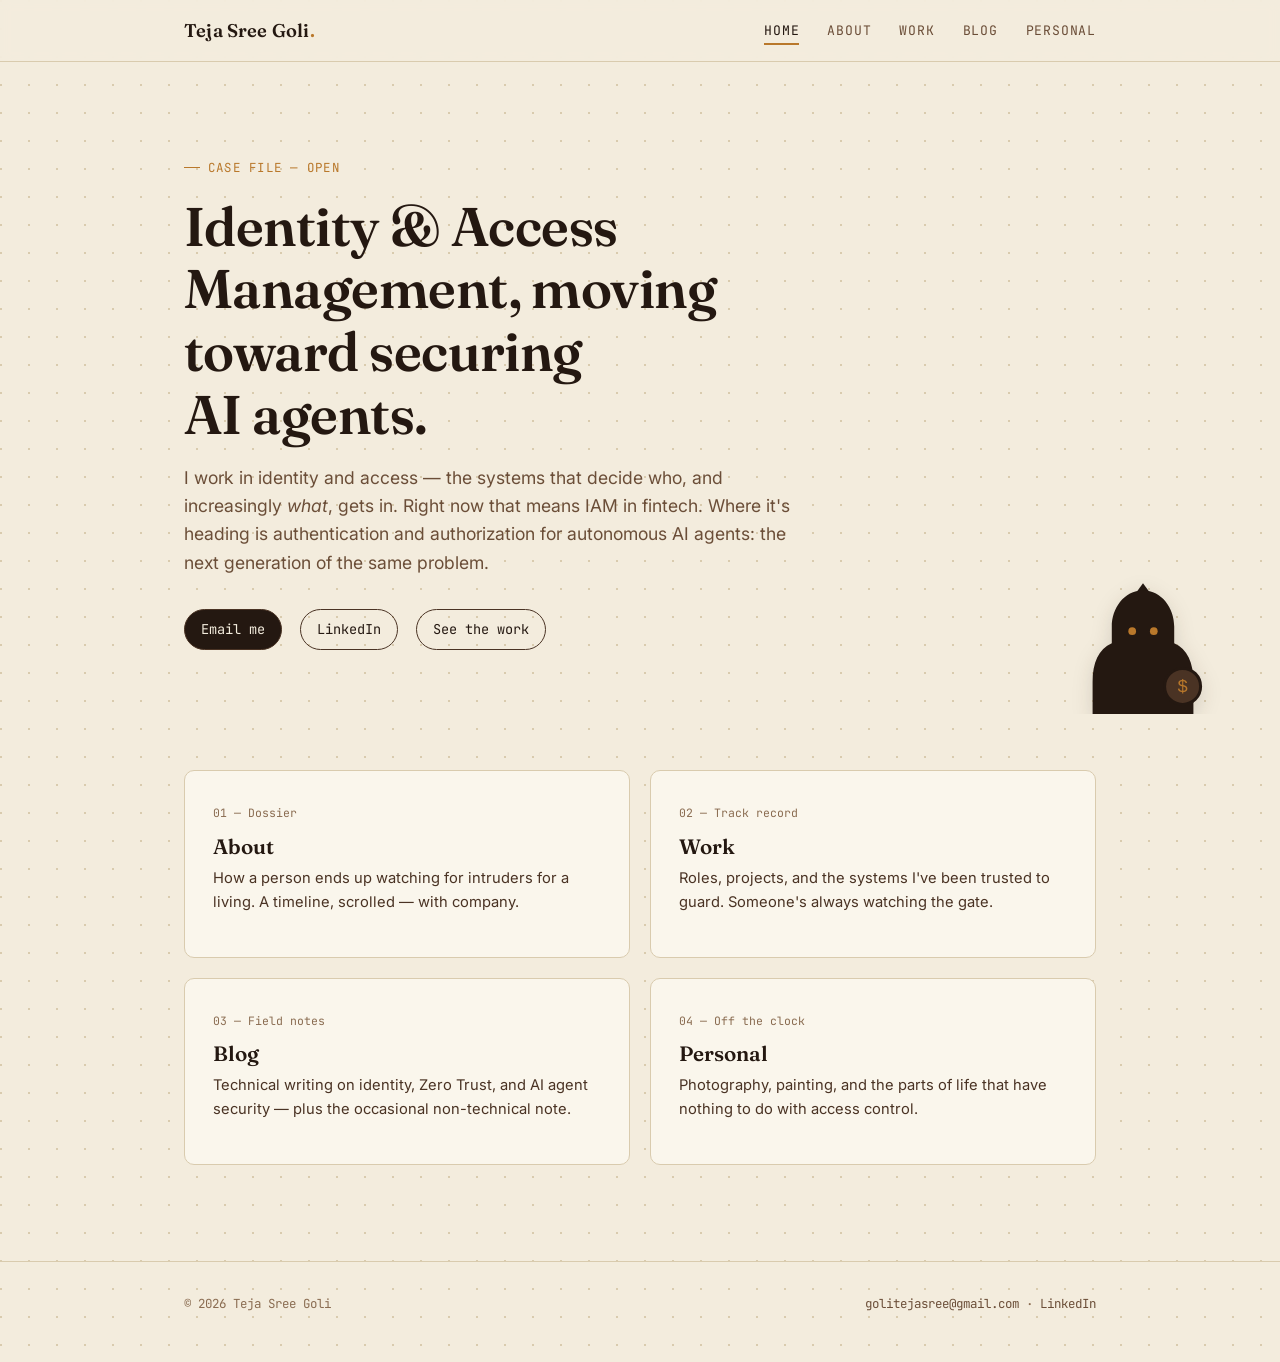
==== index.html @ a96c0b1e "Add files via upload" ====
<!DOCTYPE html>
<html lang="en">
<head>
<meta charset="UTF-8">
<meta name="viewport" content="width=device-width, initial-scale=1.0">
<title>Teja Sree Goli — Identity & Access</title>
<meta name="description" content="Teja Sree Goli — Identity & Access Management, moving toward securing AI agents and non-human identities.">
<link rel="stylesheet" href="style.css">
</head>
<body>

<nav class="site-nav">
  <div class="wrap">
    <a class="brand" href="index.html">Teja Sree Goli<span class="dot">.</span></a>
    <button class="nav-toggle" aria-label="Toggle menu" aria-expanded="false">Menu</button>
    <ul class="nav-links">
      <li><a href="index.html" aria-current="page">Home</a></li>
      <li><a href="about.html">About</a></li>
      <li><a href="work.html">Work</a></li>
      <li><a href="blog.html">Blog</a></li>
      <li><a href="hobbies.html">Personal</a></li>
    </ul>
  </div>
</nav>

<header class="hero">
  <div class="wrap">
    <div class="hero-inner">
      <span class="eyebrow">Case File — Open</span>
      <h1>Identity &amp; Access Management, moving toward securing AI&nbsp;agents.</h1>
      <p class="lede">I work in identity and access — the systems that decide who, and increasingly <em>what</em>, gets in. Right now that means IAM in fintech. Where it's heading is authentication and authorization for autonomous AI agents: the next generation of the same problem.</p>
      <div class="hero-links">
        <a class="pill-link primary" href="mailto:golitejasree@gmail.com">Email me</a>
        <a class="pill-link" href="https://www.linkedin.com/in/golitejasree" target="_blank" rel="noopener">LinkedIn</a>
        <a class="pill-link" href="work.html">See the work</a>
      </div>
    </div>
    <div class="thief-mount" aria-hidden="true"></div>
  </div>
</header>

<main class="wrap">
  <div class="card-grid">

    <a class="nav-card" href="about.html">
      <span class="file-tag">01 — Dossier</span>
      <h3>About</h3>
      <p>How a person ends up watching for intruders for a living. A timeline, scrolled — with company.</p>
      <div class="thief-mount" aria-hidden="true"></div>
    </a>

    <a class="nav-card" href="work.html">
      <span class="file-tag">02 — Track record</span>
      <h3>Work</h3>
      <p>Roles, projects, and the systems I've been trusted to guard. Someone's always watching the gate.</p>
      <div class="thief-mount" aria-hidden="true"></div>
    </a>

    <a class="nav-card" href="blog.html">
      <span class="file-tag">03 — Field notes</span>
      <h3>Blog</h3>
      <p>Technical writing on identity, Zero Trust, and AI agent security — plus the occasional non-technical note.</p>
      <div class="thief-mount" aria-hidden="true"></div>
    </a>

    <a class="nav-card" href="hobbies.html">
      <span class="file-tag">04 — Off the clock</span>
      <h3>Personal</h3>
      <p>Photography, painting, and the parts of life that have nothing to do with access control.</p>
      <div class="thief-mount" aria-hidden="true"></div>
    </a>

  </div>
</main>

<footer class="site-footer">
  <div class="wrap">
    <span>&copy; <span id="year"></span> Teja Sree Goli</span>
    <span><a href="mailto:golitejasree@gmail.com">golitejasree@gmail.com</a> · <a href="https://www.linkedin.com/in/golitejasree" target="_blank" rel="noopener">LinkedIn</a></span>
  </div>
</footer>

<script src="site.js"></script>
<script>document.getElementById('year').textContent = new Date().getFullYear();</script>
</body>
</html>
---- style.css ----
/* ============================================
   TEJA SREE GOLI — PORTFOLIO
   Theme: "The Watched Ledger" — identity & access
   security told through a heist motif. Cream
   dossier paper, dark coffee ink, amber alert.
   ============================================ */

@import url('https://fonts.googleapis.com/css2?family=Fraunces:opsz,wght@9..144,400;9..144,500;9..144,600;9..144,700&family=Inter:wght@400;500;600&family=JetBrains+Mono:wght@400;500&display=swap');

:root {
  --cream: #F3ECDD;
  --cream-soft: #ECE1C9;
  --paper: #FAF6EC;
  --ink: #241811;
  --coffee: #4A3324;
  --coffee-mid: #6B4E38;
  --coffee-faint: #8A6C51;
  --amber: #B9782B;
  --amber-soft: #DDA85B;
  --line: #D9CBAE;
  --shadow: rgba(36, 24, 17, 0.14);

  --font-display: 'Fraunces', Georgia, serif;
  --font-body: 'Inter', -apple-system, sans-serif;
  --font-mono: 'JetBrains Mono', 'Courier New', monospace;

  --max-w: 960px;
}

* { box-sizing: border-box; }

html { scroll-behavior: smooth; }

body {
  margin: 0;
  background: var(--cream);
  color: var(--ink);
  font-family: var(--font-body);
  font-size: 16px;
  line-height: 1.6;
  background-image:
    radial-gradient(circle at 1px 1px, var(--line) 1px, transparent 0);
  background-size: 28px 28px;
}

::selection { background: var(--amber-soft); color: var(--ink); }

a { color: inherit; }

img { max-width: 100%; display: block; }

.wrap {
  max-width: var(--max-w);
  margin: 0 auto;
  padding: 0 24px;
}

/* ---------- Focus states ---------- */
a:focus-visible, button:focus-visible {
  outline: 2px solid var(--amber);
  outline-offset: 3px;
  border-radius: 2px;
}

/* ---------- Nav ---------- */
.site-nav {
  position: sticky;
  top: 0;
  z-index: 50;
  background: rgba(243, 236, 221, 0.92);
  backdrop-filter: blur(6px);
  border-bottom: 1px solid var(--line);
}

.site-nav .wrap {
  display: flex;
  align-items: center;
  justify-content: space-between;
  padding-top: 16px;
  padding-bottom: 16px;
}

.brand {
  font-family: var(--font-display);
  font-weight: 600;
  font-size: 1.15rem;
  text-decoration: none;
  letter-spacing: 0.01em;
}

.brand .dot { color: var(--amber); }

.nav-links {
  display: flex;
  gap: 28px;
  list-style: none;
  margin: 0;
  padding: 0;
  font-family: var(--font-mono);
  font-size: 0.82rem;
  text-transform: uppercase;
  letter-spacing: 0.06em;
}

.nav-links a {
  text-decoration: none;
  color: var(--coffee-mid);
  padding-bottom: 4px;
  border-bottom: 2px solid transparent;
  transition: color 0.15s, border-color 0.15s;
}

.nav-links a:hover,
.nav-links a[aria-current="page"] {
  color: var(--ink);
  border-color: var(--amber);
}

.nav-toggle {
  display: none;
  background: none;
  border: 1px solid var(--line);
  border-radius: 6px;
  padding: 6px 10px;
  font-family: var(--font-mono);
  font-size: 0.8rem;
  cursor: pointer;
}

@media (max-width: 640px) {
  .nav-links {
    display: none;
    position: absolute;
    top: 100%;
    left: 0;
    right: 0;
    background: var(--paper);
    flex-direction: column;
    gap: 0;
    border-bottom: 1px solid var(--line);
  }
  .nav-links.open { display: flex; }
  .nav-links a { padding: 14px 24px; border-bottom: 1px solid var(--line); }
  .nav-toggle { display: block; }
}

/* ---------- Footer ---------- */
.site-footer {
  border-top: 1px solid var(--line);
  margin-top: 96px;
  padding: 32px 0 48px;
  font-family: var(--font-mono);
  font-size: 0.78rem;
  color: var(--coffee-faint);
}
.site-footer .wrap {
  display: flex;
  justify-content: space-between;
  flex-wrap: wrap;
  gap: 12px;
}
.site-footer a { color: var(--coffee-mid); text-decoration: none; }
.site-footer a:hover { color: var(--ink); text-decoration: underline; }

/* ---------- Eyebrow / labels ---------- */
.eyebrow {
  font-family: var(--font-mono);
  font-size: 0.78rem;
  text-transform: uppercase;
  letter-spacing: 0.1em;
  color: var(--amber);
  display: inline-flex;
  align-items: center;
  gap: 8px;
}
.eyebrow::before {
  content: '';
  width: 16px;
  height: 1px;
  background: var(--amber);
}

/* ---------- Headings ---------- */
h1, h2, h3 {
  font-family: var(--font-display);
  font-weight: 600;
  color: var(--ink);
  line-height: 1.15;
  margin: 0;
}

h1 { font-size: clamp(2.1rem, 5vw, 3.4rem); letter-spacing: -0.01em; }
h2 { font-size: clamp(1.5rem, 3vw, 2rem); }
p { color: var(--coffee); }
.lede { font-size: 1.1rem; color: var(--coffee-mid); max-width: 60ch; }

/* ---------- Hero ---------- */
.hero {
  position: relative;
  padding: 88px 0 64px;
  overflow: hidden;
}
.hero-inner { position: relative; z-index: 2; max-width: 640px; }
.hero h1 { margin-top: 18px; }
.hero .lede { margin-top: 18px; }
.hero-links { display: flex; gap: 18px; margin-top: 32px; flex-wrap: wrap; }
.pill-link {
  font-family: var(--font-mono);
  font-size: 0.85rem;
  text-decoration: none;
  border: 1px solid var(--coffee);
  padding: 9px 16px;
  border-radius: 999px;
  color: var(--ink);
  transition: background 0.15s, color 0.15s;
}
.pill-link:hover { background: var(--ink); color: var(--cream); }
.pill-link.primary { background: var(--ink); color: var(--cream); }
.pill-link.primary:hover { background: var(--amber); border-color: var(--amber); color: var(--ink); }

/* ---------- Thief motif ---------- */
.thief-svg { display: block; }
.thief-mount {
  position: absolute;
  width: 74px;
  pointer-events: none;
  transition: transform 0.4s ease;
  filter: drop-shadow(0 6px 10px var(--shadow));
}
.hero .thief-mount {
  right: 6%;
  bottom: -6px;
  width: 120px;
  z-index: 1;
}
@media (max-width: 640px) { .hero .thief-mount { width: 80px; opacity: 0.85; } }

.caption-thief {
  font-family: var(--font-mono);
  font-size: 0.72rem;
  color: var(--coffee-faint);
  margin-top: -6px;
}

/* ---------- Nav cards (home) ---------- */
.card-grid {
  display: grid;
  grid-template-columns: repeat(2, 1fr);
  gap: 20px;
  margin-top: 56px;
}
@media (max-width: 640px) { .card-grid { grid-template-columns: 1fr; } }

.nav-card {
  position: relative;
  display: block;
  text-decoration: none;
  background: var(--paper);
  border: 1px solid var(--line);
  border-radius: 10px;
  padding: 28px;
  overflow: hidden;
  transition: transform 0.2s ease, box-shadow 0.2s ease, border-color 0.2s;
}
.nav-card:hover {
  transform: translateY(-3px);
  box-shadow: 0 14px 28px var(--shadow);
  border-color: var(--amber-soft);
}
.nav-card .file-tag {
  font-family: var(--font-mono);
  font-size: 0.72rem;
  color: var(--coffee-faint);
}
.nav-card h3 { margin-top: 10px; font-size: 1.3rem; }
.nav-card p { margin-top: 8px; font-size: 0.92rem; }
.nav-card .thief-mount {
  width: 46px;
  right: 14px;
  top: 14px;
  opacity: 0;
  transform: translateY(-8px) rotate(-6deg);
}
.nav-card:hover .thief-mount { opacity: 1; transform: translateY(0) rotate(0deg); }

/* ---------- Section ---------- */
.section { padding: 72px 0; }
.section-head { max-width: 640px; margin-bottom: 44px; }
.section-head h2 { margin-top: 14px; }

/* ---------- Timeline (About) ---------- */
.timeline {
  position: relative;
  margin-top: 48px;
  padding-left: 40px;
  border-left: 2px solid var(--line);
}
.timeline-item {
  position: relative;
  padding-bottom: 52px;
}
.timeline-item:last-child { padding-bottom: 0; }
.timeline-item::before {
  content: '';
  position: absolute;
  left: -46px;
  top: 4px;
  width: 12px;
  height: 12px;
  border-radius: 50%;
  background: var(--cream);
  border: 2px solid var(--amber);
}
.timeline-item .eyebrow { margin-bottom: 6px; }
.timeline-item h3 { font-size: 1.15rem; }
.timeline-item p { margin-top: 8px; max-width: 55ch; }
#thief-timeline {
  position: absolute;
  left: -55px;
  top: 0;
  width: 56px;
  transition: top 0.05s linear;
  z-index: 3;
}

/* ---------- Work cards ---------- */
.work-card {
  position: relative;
  border: 1px solid var(--line);
  background: var(--paper);
  border-radius: 10px;
  padding: 28px 28px 28px 32px;
  margin-bottom: 22px;
  overflow: hidden;
}
.work-card .role-row {
  display: flex;
  justify-content: space-between;
  align-items: baseline;
  flex-wrap: wrap;
  gap: 8px;
}
.work-card h3 { font-size: 1.2rem; }
.work-card .dates {
  font-family: var(--font-mono);
  font-size: 0.78rem;
  color: var(--coffee-faint);
  white-space: nowrap;
}
.work-card .org {
  font-family: var(--font-mono);
  font-size: 0.85rem;
  color: var(--amber);
  margin-top: 2px;
}
.work-card ul { margin: 14px 0 0; padding-left: 18px; }
.work-card li { margin-bottom: 6px; color: var(--coffee); }
.work-card .thief-mount {
  width: 52px;
  right: -6px;
  top: -10px;
  opacity: 0;
  transform: translateY(-12px) rotate(8deg);
}
.work-card:hover .thief-mount { opacity: 1; transform: translateY(0) rotate(0deg); }
.work-card .caught {
  position: absolute;
  right: 66px;
  top: 8px;
  font-family: var(--font-mono);
  font-size: 0.68rem;
  color: var(--amber);
  opacity: 0;
  transition: opacity 0.2s 0.15s;
}
.work-card:hover .caught { opacity: 1; }

/* ---------- Blog ---------- */
.filter-row { display: flex; gap: 10px; margin-bottom: 32px; flex-wrap: wrap; }
.filter-btn {
  font-family: var(--font-mono);
  font-size: 0.78rem;
  text-transform: uppercase;
  letter-spacing: 0.04em;
  background: var(--paper);
  border: 1px solid var(--line);
  border-radius: 999px;
  padding: 7px 14px;
  cursor: pointer;
  color: var(--coffee-mid);
  transition: all 0.15s;
}
.filter-btn:hover { border-color: var(--amber); color: var(--ink); }
.filter-btn.active { background: var(--ink); color: var(--cream); border-color: var(--ink); }

.post-list { display: flex; flex-direction: column; gap: 0; }
.post-item {
  display: flex;
  justify-content: space-between;
  gap: 24px;
  padding: 22px 0;
  border-bottom: 1px solid var(--line);
  text-decoration: none;
  color: inherit;
  flex-wrap: wrap;
}
.post-item:hover h3 { color: var(--amber); }
.post-item h3 { font-size: 1.05rem; transition: color 0.15s; }
.post-item .tag {
  font-family: var(--font-mono);
  font-size: 0.7rem;
  text-transform: uppercase;
  padding: 3px 9px;
  border-radius: 999px;
  border: 1px solid var(--line);
  color: var(--coffee-faint);
  white-space: nowrap;
  height: fit-content;
}
.post-item .meta { font-family: var(--font-mono); font-size: 0.75rem; color: var(--coffee-faint); margin-top: 4px; }
.post-item.hidden { display: none; }

.coming-soon {
  border: 1px dashed var(--line);
  border-radius: 10px;
  padding: 40px;
  text-align: center;
  color: var(--coffee-faint);
  font-family: var(--font-mono);
  font-size: 0.85rem;
}

/* ---------- Hobbies gallery ---------- */
.hobby-block { margin-bottom: 64px; }
.gallery-grid {
  display: grid;
  grid-template-columns: repeat(3, 1fr);
  gap: 14px;
  margin-top: 24px;
}
@media (max-width: 640px) { .gallery-grid { grid-template-columns: repeat(2, 1fr); } }
.gallery-grid figure {
  margin: 0;
  border-radius: 8px;
  overflow: hidden;
  background: var(--paper);
  border: 1px solid var(--line);
}
.gallery-grid img { aspect-ratio: 4/3; object-fit: cover; }
.gallery-grid figcaption {
  font-family: var(--font-mono);
  font-size: 0.7rem;
  color: var(--coffee-faint);
  padding: 8px 10px;
}

/* ---------- Reduced motion ---------- */
@media (prefers-reduced-motion: reduce) {
  html { scroll-behavior: auto; }
  * { transition: none !important; animation: none !important; }
}
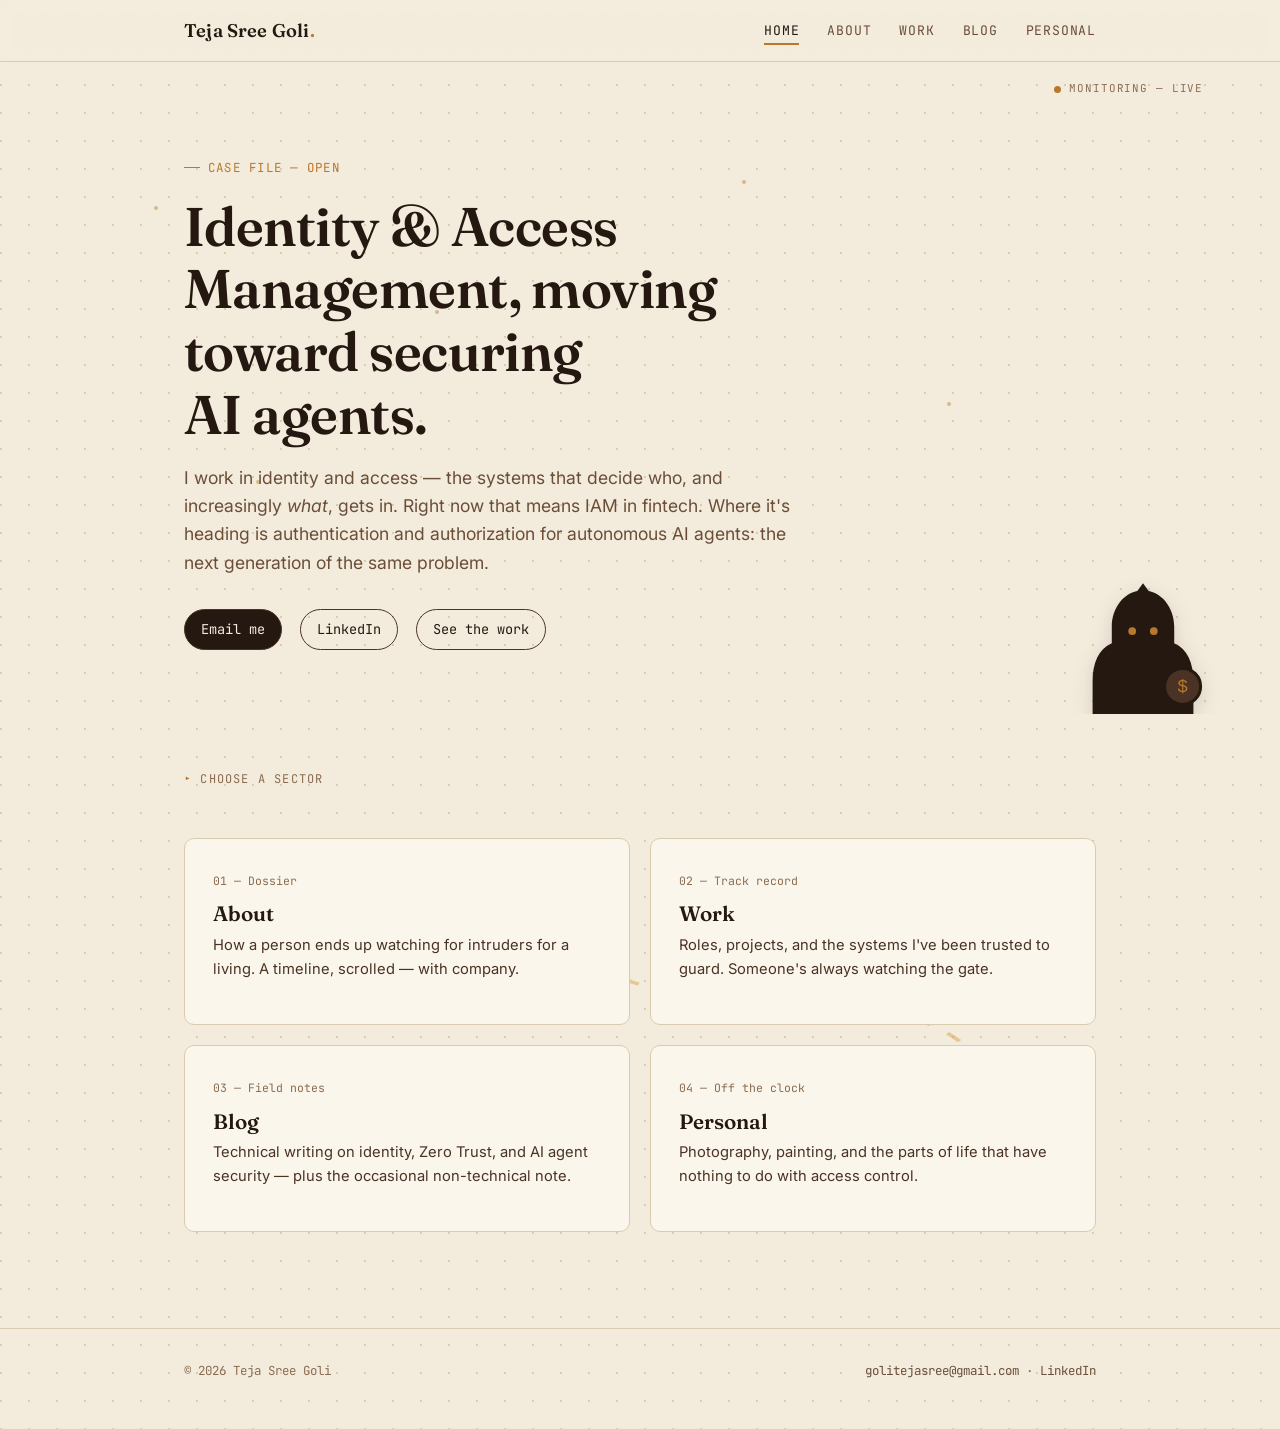
==== commit b0808964: "Add files via upload" ====
--- a/index.html
+++ b/index.html
@@ -24,6 +24,16 @@
 </nav>
 
 <header class="hero">
+  <div class="quest-bg" aria-hidden="true">
+    <div class="quest-grid"></div>
+    <div class="quest-scan"></div>
+    <div class="quest-particle" style="top:22%; left:12%; animation-delay:0s;"></div>
+    <div class="quest-particle" style="top:38%; left:34%; animation-delay:1.5s;"></div>
+    <div class="quest-particle" style="top:18%; left:58%; animation-delay:3s;"></div>
+    <div class="quest-particle" style="top:52%; left:74%; animation-delay:0.8s;"></div>
+    <div class="quest-particle" style="top:64%; left:20%; animation-delay:4s;"></div>
+  </div>
+  <div class="hud-status" aria-hidden="true"><span class="pulse-dot"></span> Monitoring — Live</div>
   <div class="wrap">
     <div class="hero-inner">
       <span class="eyebrow">Case File — Open</span>
@@ -40,7 +50,12 @@
 </header>
 
 <main class="wrap">
-  <div class="card-grid">
+  <p class="section-kicker">Choose a sector</p>
+  <div class="quest-map">
+    <svg class="quest-path-svg" viewBox="0 0 400 260" preserveAspectRatio="none" aria-hidden="true">
+      <path d="M 40 20 C 160 20, 140 110, 260 110 S 360 200, 320 240" />
+    </svg>
+    <div class="card-grid">
 
     <a class="nav-card" href="about.html">
       <span class="file-tag">01 — Dossier</span>
@@ -70,6 +85,7 @@
       <div class="thief-mount" aria-hidden="true"></div>
     </a>
 
+    </div>
   </div>
 </main>
 
--- a/style.css
+++ b/style.css
@@ -454,6 +454,112 @@
   padding: 8px 10px;
 }
 
+/* ---------- Home: cyber-quest background (home page only) ---------- */
+.quest-bg {
+  position: absolute;
+  inset: 0;
+  overflow: hidden;
+  z-index: 0;
+  pointer-events: none;
+}
+
+.quest-grid {
+  position: absolute;
+  inset: -10% -20% -60% -20%;
+  background-image:
+    linear-gradient(var(--coffee-faint) 1px, transparent 1px),
+    linear-gradient(90deg, var(--coffee-faint) 1px, transparent 1px);
+  background-size: 46px 46px;
+  opacity: 0.22;
+  transform: perspective(560px) rotateX(60deg) scale(1.5);
+  transform-origin: bottom center;
+  -webkit-mask-image: linear-gradient(to top, black 0%, transparent 68%);
+          mask-image: linear-gradient(to top, black 0%, transparent 68%);
+  animation: grid-drift 16s linear infinite;
+}
+@keyframes grid-drift { from { background-position: 0 0; } to { background-position: 0 46px; } }
+
+.quest-scan {
+  position: absolute;
+  left: 0; right: 0;
+  height: 140px;
+  top: -20%;
+  background: linear-gradient(to bottom, transparent, rgba(185, 120, 43, 0.10), transparent);
+  animation: scan-sweep 8s ease-in-out infinite;
+}
+@keyframes scan-sweep { 0% { top: -15%; } 100% { top: 105%; } }
+
+.quest-particle {
+  position: absolute;
+  width: 4px; height: 4px;
+  border-radius: 50%;
+  background: var(--amber);
+  opacity: 0.45;
+  animation: float-particle 9s ease-in-out infinite;
+}
+@keyframes float-particle {
+  0%, 100% { transform: translateY(0) translateX(0); opacity: 0.2; }
+  50% { transform: translateY(-24px) translateX(10px); opacity: 0.65; }
+}
+
+.hud-status {
+  position: absolute;
+  top: 18px;
+  right: 6%;
+  z-index: 2;
+  display: flex;
+  align-items: center;
+  gap: 8px;
+  font-family: var(--font-mono);
+  font-size: 0.68rem;
+  letter-spacing: 0.08em;
+  text-transform: uppercase;
+  color: var(--coffee-faint);
+}
+.hud-status .pulse-dot {
+  width: 7px; height: 7px;
+  border-radius: 50%;
+  background: var(--amber);
+  animation: pulse-dot 1.8s ease-in-out infinite;
+}
+@keyframes pulse-dot {
+  0%, 100% { box-shadow: 0 0 0 0 rgba(185,120,43,0.45); }
+  50% { box-shadow: 0 0 0 6px rgba(185,120,43,0); }
+}
+@media (max-width: 640px) { .hud-status { display: none; } }
+
+/* Quest path threading behind the section cards */
+.quest-map { position: relative; }
+.quest-path-svg {
+  position: absolute;
+  inset: -20px -12px auto -12px;
+  width: calc(100% + 24px);
+  height: calc(100% + 40px);
+  z-index: 0;
+}
+.quest-path-svg path {
+  fill: none;
+  stroke: var(--amber-soft);
+  stroke-width: 2;
+  stroke-dasharray: 7 9;
+  opacity: 0.55;
+  animation: dash-travel 3.5s linear infinite;
+}
+@keyframes dash-travel { to { stroke-dashoffset: -160; } }
+
+.section-kicker {
+  font-family: var(--font-mono);
+  font-size: 0.75rem;
+  text-transform: uppercase;
+  letter-spacing: 0.1em;
+  color: var(--coffee-faint);
+  margin-top: 56px;
+  margin-bottom: -8px;
+  position: relative;
+  z-index: 1;
+}
+.section-kicker::before { content: '▸ '; color: var(--amber); }
+
 /* ---------- Reduced motion ---------- */
 @media (prefers-reduced-motion: reduce) {
   html { scroll-behavior: auto; }
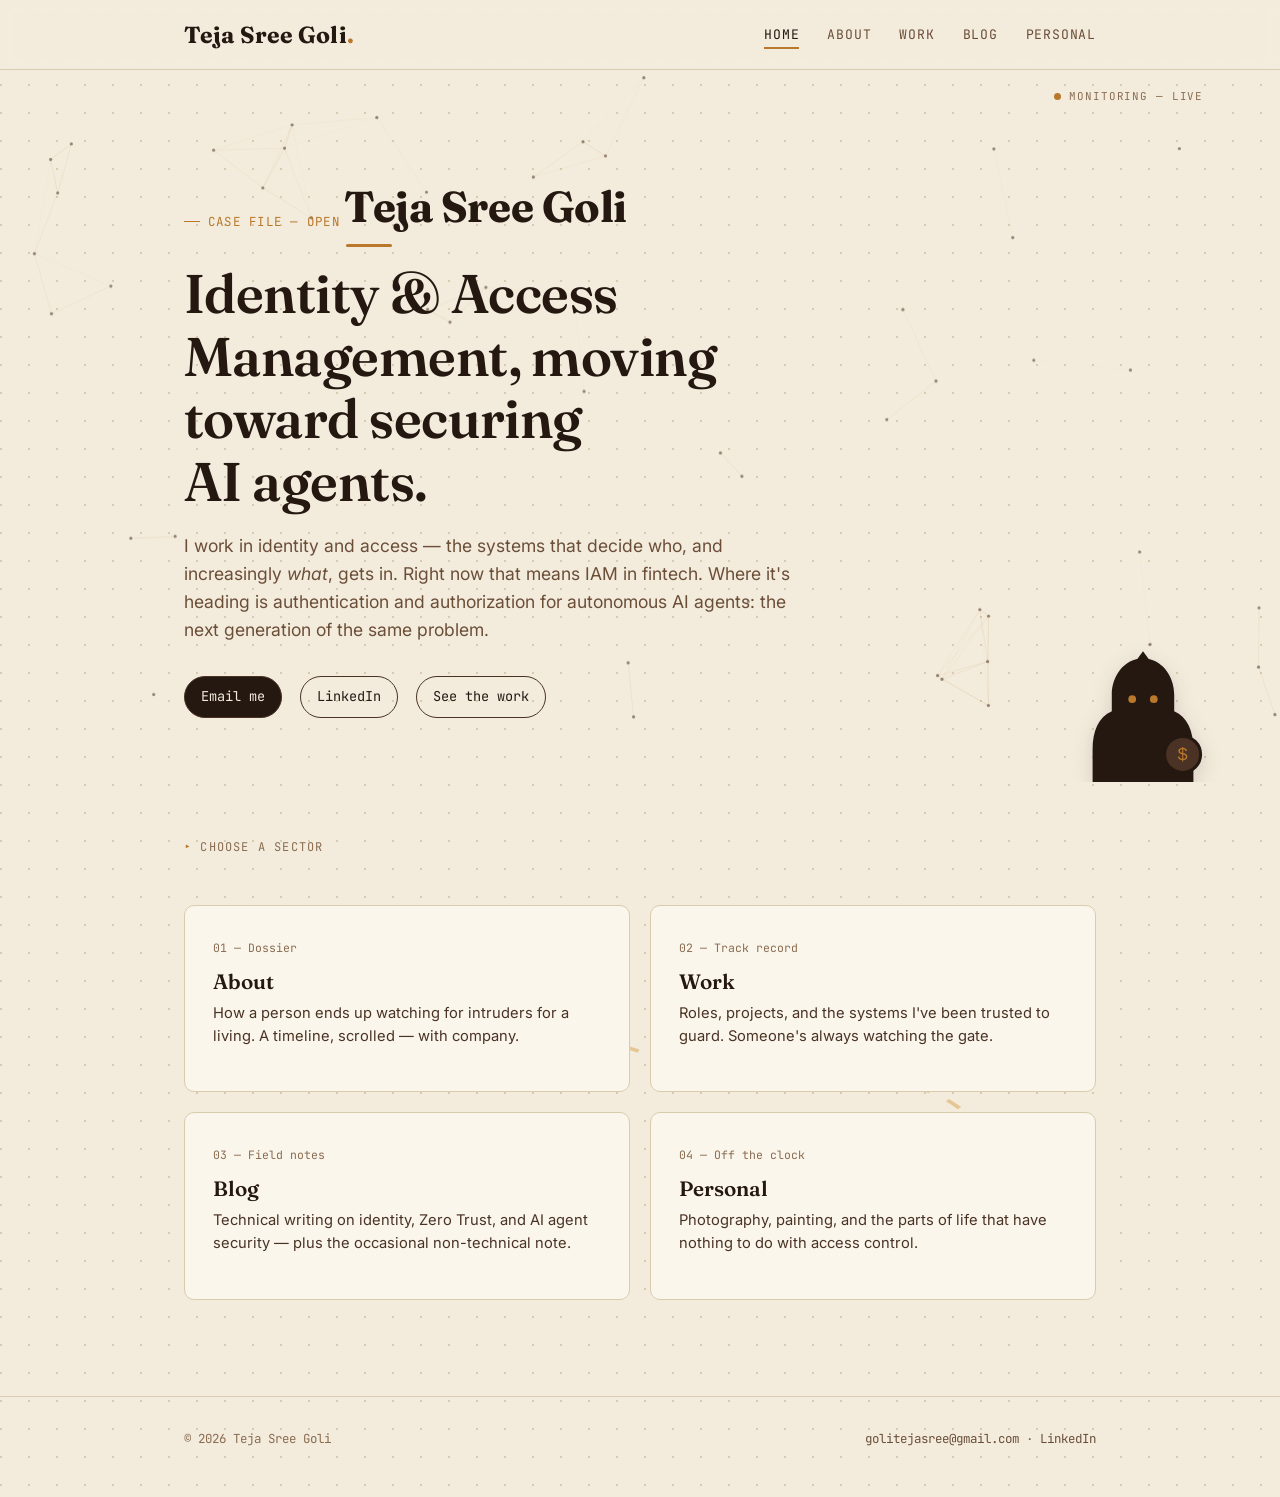
==== commit fdc6f226: "Enhance UI with thief icons and quips Added thief icons and quips to various sections of the HTML." ====
--- a/index.html
+++ b/index.html
@@ -25,18 +25,15 @@
 
 <header class="hero">
   <div class="quest-bg" aria-hidden="true">
+    <canvas id="quest-canvas"></canvas>
     <div class="quest-grid"></div>
     <div class="quest-scan"></div>
-    <div class="quest-particle" style="top:22%; left:12%; animation-delay:0s;"></div>
-    <div class="quest-particle" style="top:38%; left:34%; animation-delay:1.5s;"></div>
-    <div class="quest-particle" style="top:18%; left:58%; animation-delay:3s;"></div>
-    <div class="quest-particle" style="top:52%; left:74%; animation-delay:0.8s;"></div>
-    <div class="quest-particle" style="top:64%; left:20%; animation-delay:4s;"></div>
   </div>
   <div class="hud-status" aria-hidden="true"><span class="pulse-dot"></span> Monitoring — Live</div>
   <div class="wrap">
     <div class="hero-inner">
       <span class="eyebrow">Case File — Open</span>
+      <div class="hero-name">Teja Sree Goli</div>
       <h1>Identity &amp; Access Management, moving toward securing AI&nbsp;agents.</h1>
       <p class="lede">I work in identity and access — the systems that decide who, and increasingly <em>what</em>, gets in. Right now that means IAM in fintech. Where it's heading is authentication and authorization for autonomous AI agents: the next generation of the same problem.</p>
       <div class="hero-links">
@@ -45,7 +42,10 @@
         <a class="pill-link" href="work.html">See the work</a>
       </div>
     </div>
-    <div class="thief-mount" aria-hidden="true"></div>
+    <div class="thief-mount" aria-hidden="true">
+      <div class="thief-icon"></div>
+      <span class="thief-quip">Not today, thief.</span>
+    </div>
   </div>
 </header>
 
@@ -61,28 +61,40 @@
       <span class="file-tag">01 — Dossier</span>
       <h3>About</h3>
       <p>How a person ends up watching for intruders for a living. A timeline, scrolled — with company.</p>
-      <div class="thief-mount" aria-hidden="true"></div>
+      <div class="thief-mount" aria-hidden="true">
+        <div class="thief-icon"></div>
+        <span class="thief-quip">Even I have a backstory.</span>
+      </div>
     </a>
 
     <a class="nav-card" href="work.html">
       <span class="file-tag">02 — Track record</span>
       <h3>Work</h3>
       <p>Roles, projects, and the systems I've been trusted to guard. Someone's always watching the gate.</p>
-      <div class="thief-mount" aria-hidden="true"></div>
+      <div class="thief-mount" aria-hidden="true">
+        <div class="thief-icon"></div>
+        <span class="thief-quip">Every role, someone's watching.</span>
+      </div>
     </a>
 
     <a class="nav-card" href="blog.html">
       <span class="file-tag">03 — Field notes</span>
       <h3>Blog</h3>
       <p>Technical writing on identity, Zero Trust, and AI agent security — plus the occasional non-technical note.</p>
-      <div class="thief-mount" aria-hidden="true"></div>
+      <div class="thief-mount" aria-hidden="true">
+        <div class="thief-icon"></div>
+        <span class="thief-quip">Reading up before my next move.</span>
+      </div>
     </a>
 
     <a class="nav-card" href="hobbies.html">
       <span class="file-tag">04 — Off the clock</span>
       <h3>Personal</h3>
       <p>Photography, painting, and the parts of life that have nothing to do with access control.</p>
-      <div class="thief-mount" aria-hidden="true"></div>
+      <div class="thief-mount" aria-hidden="true">
+        <div class="thief-icon"></div>
+        <span class="thief-quip">Off duty. Mostly.</span>
+      </div>
     </a>
 
     </div>
--- a/style.css
+++ b/style.css
@@ -82,10 +82,10 @@
 
 .brand {
   font-family: var(--font-display);
-  font-weight: 600;
-  font-size: 1.15rem;
+  font-weight: 700;
+  font-size: 1.45rem;
   text-decoration: none;
-  letter-spacing: 0.01em;
+  letter-spacing: 0.005em;
 }
 
 .brand .dot { color: var(--amber); }
@@ -201,7 +201,27 @@
   overflow: hidden;
 }
 .hero-inner { position: relative; z-index: 2; max-width: 640px; }
-.hero h1 { margin-top: 18px; }
+.hero-name {
+  font-family: var(--font-display);
+  font-weight: 700;
+  font-size: clamp(1.9rem, 4.2vw, 2.7rem);
+  color: var(--ink);
+  margin-top: 14px;
+  letter-spacing: -0.01em;
+  position: relative;
+  display: inline-block;
+}
+.hero-name::after {
+  content: '';
+  position: absolute;
+  left: 2px;
+  bottom: -6px;
+  width: 46px;
+  height: 3px;
+  background: var(--amber);
+  border-radius: 2px;
+}
+.hero h1 { margin-top: 22px; }
 .hero .lede { margin-top: 18px; }
 .hero-links { display: flex; gap: 18px; margin-top: 32px; flex-wrap: wrap; }
 .pill-link {
@@ -227,13 +247,45 @@
   transition: transform 0.4s ease;
   filter: drop-shadow(0 6px 10px var(--shadow));
 }
+.thief-icon { width: 100%; }
 .hero .thief-mount {
   right: 6%;
   bottom: -6px;
   width: 120px;
   z-index: 1;
+  pointer-events: auto;
+  cursor: default;
 }
 @media (max-width: 640px) { .hero .thief-mount { width: 80px; opacity: 0.85; } }
+
+.thief-quip {
+  position: absolute;
+  font-family: var(--font-mono);
+  font-size: 0.68rem;
+  white-space: nowrap;
+  background: var(--ink);
+  color: var(--cream);
+  padding: 5px 10px;
+  border-radius: 6px;
+  opacity: 0;
+  transform: translateY(4px);
+  transition: opacity 0.2s ease, transform 0.2s ease;
+  pointer-events: none;
+  z-index: 6;
+}
+.thief-quip::after {
+  content: '';
+  position: absolute;
+  bottom: -4px;
+  right: 14px;
+  border: 4px solid transparent;
+  border-top-color: var(--ink);
+}
+.hero .thief-quip { bottom: calc(100% + 10px); right: 0; }
+.hero .thief-mount:hover .thief-quip { opacity: 1; transform: translateY(0); }
+
+.nav-card .thief-quip { top: 16px; right: 66px; }
+.nav-card:hover .thief-quip { opacity: 1; transform: translateY(0); }
 
 .caption-thief {
   font-family: var(--font-mono);
@@ -463,6 +515,13 @@
   pointer-events: none;
 }
 
+#quest-canvas {
+  position: absolute;
+  inset: 0;
+  width: 100%;
+  height: 100%;
+}
+
 .quest-grid {
   position: absolute;
   inset: -10% -20% -60% -20%;
@@ -470,7 +529,7 @@
     linear-gradient(var(--coffee-faint) 1px, transparent 1px),
     linear-gradient(90deg, var(--coffee-faint) 1px, transparent 1px);
   background-size: 46px 46px;
-  opacity: 0.22;
+  opacity: 0.3;
   transform: perspective(560px) rotateX(60deg) scale(1.5);
   transform-origin: bottom center;
   -webkit-mask-image: linear-gradient(to top, black 0%, transparent 68%);
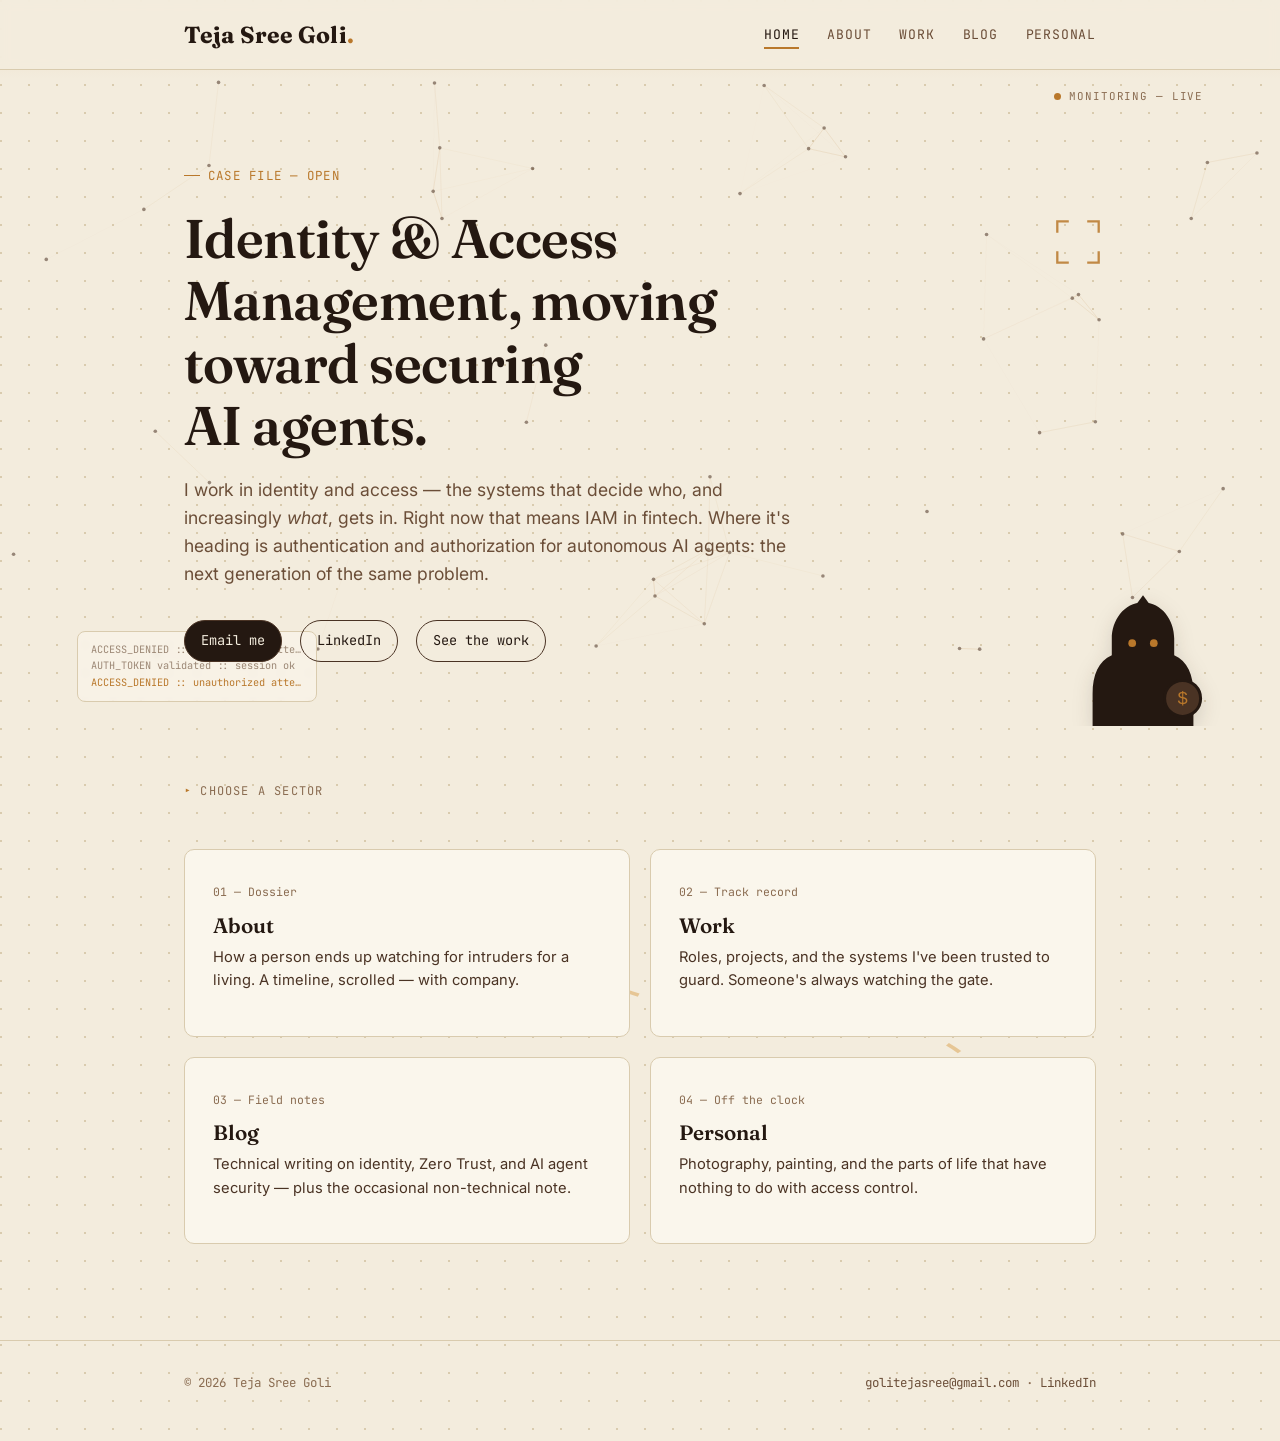
==== commit 299269ca: "Update index.html" ====
--- a/index.html
+++ b/index.html
@@ -30,10 +30,18 @@
     <div class="quest-scan"></div>
   </div>
   <div class="hud-status" aria-hidden="true"><span class="pulse-dot"></span> Monitoring — Live</div>
+  <div class="hud-console" id="hud-console" aria-hidden="true"></div>
+  <div class="quest-reticle" id="quest-reticle" aria-hidden="true">
+    <svg viewBox="0 0 40 40">
+      <path d="M2 12 V2 H12" fill="none" stroke="var(--amber)" stroke-width="2"/>
+      <path d="M28 2 H38 V12" fill="none" stroke="var(--amber)" stroke-width="2"/>
+      <path d="M38 28 V38 H28" fill="none" stroke="var(--amber)" stroke-width="2"/>
+      <path d="M12 38 H2 V28" fill="none" stroke="var(--amber)" stroke-width="2"/>
+    </svg>
+  </div>
   <div class="wrap">
     <div class="hero-inner">
       <span class="eyebrow">Case File — Open</span>
-      <div class="hero-name">Teja Sree Goli</div>
       <h1>Identity &amp; Access Management, moving toward securing AI&nbsp;agents.</h1>
       <p class="lede">I work in identity and access — the systems that decide who, and increasingly <em>what</em>, gets in. Right now that means IAM in fintech. Where it's heading is authentication and authorization for autonomous AI agents: the next generation of the same problem.</p>
       <div class="hero-links">
--- a/style.css
+++ b/style.css
@@ -543,9 +543,46 @@
   left: 0; right: 0;
   height: 140px;
   top: -20%;
-  background: linear-gradient(to bottom, transparent, rgba(185, 120, 43, 0.10), transparent);
+  background: linear-gradient(to bottom, transparent, rgba(185, 120, 43, 0.15), transparent);
   animation: scan-sweep 8s ease-in-out infinite;
 }
+
+.hud-console {
+  position: absolute;
+  left: 6%;
+  bottom: 24px;
+  z-index: 2;
+  width: 240px;
+  max-width: 44vw;
+  background: rgba(250, 246, 236, 0.62);
+  border: 1px solid var(--line);
+  border-radius: 8px;
+  padding: 10px 13px;
+  font-family: var(--font-mono);
+  font-size: 0.64rem;
+  line-height: 1.6;
+  color: var(--coffee-mid);
+  backdrop-filter: blur(3px);
+}
+.hud-console .line { white-space: nowrap; overflow: hidden; text-overflow: ellipsis; opacity: 0.65; }
+.hud-console .line.latest { color: var(--amber); opacity: 1; }
+@media (max-width: 640px) { .hud-console { display: none; } }
+
+.quest-reticle {
+  position: absolute;
+  width: 46px;
+  height: 46px;
+  margin-left: -23px;
+  margin-top: -23px;
+  z-index: 2;
+  pointer-events: none;
+  opacity: 0;
+  transform: scale(1.35);
+  transition: opacity 0.3s ease, transform 0.3s ease;
+}
+.quest-reticle.active { opacity: 0.85; transform: scale(1); }
+.quest-reticle svg { width: 100%; height: 100%; }
+@media (max-width: 640px) { .quest-reticle { display: none; } }
 @keyframes scan-sweep { 0% { top: -15%; } 100% { top: 105%; } }
 
 .quest-particle {
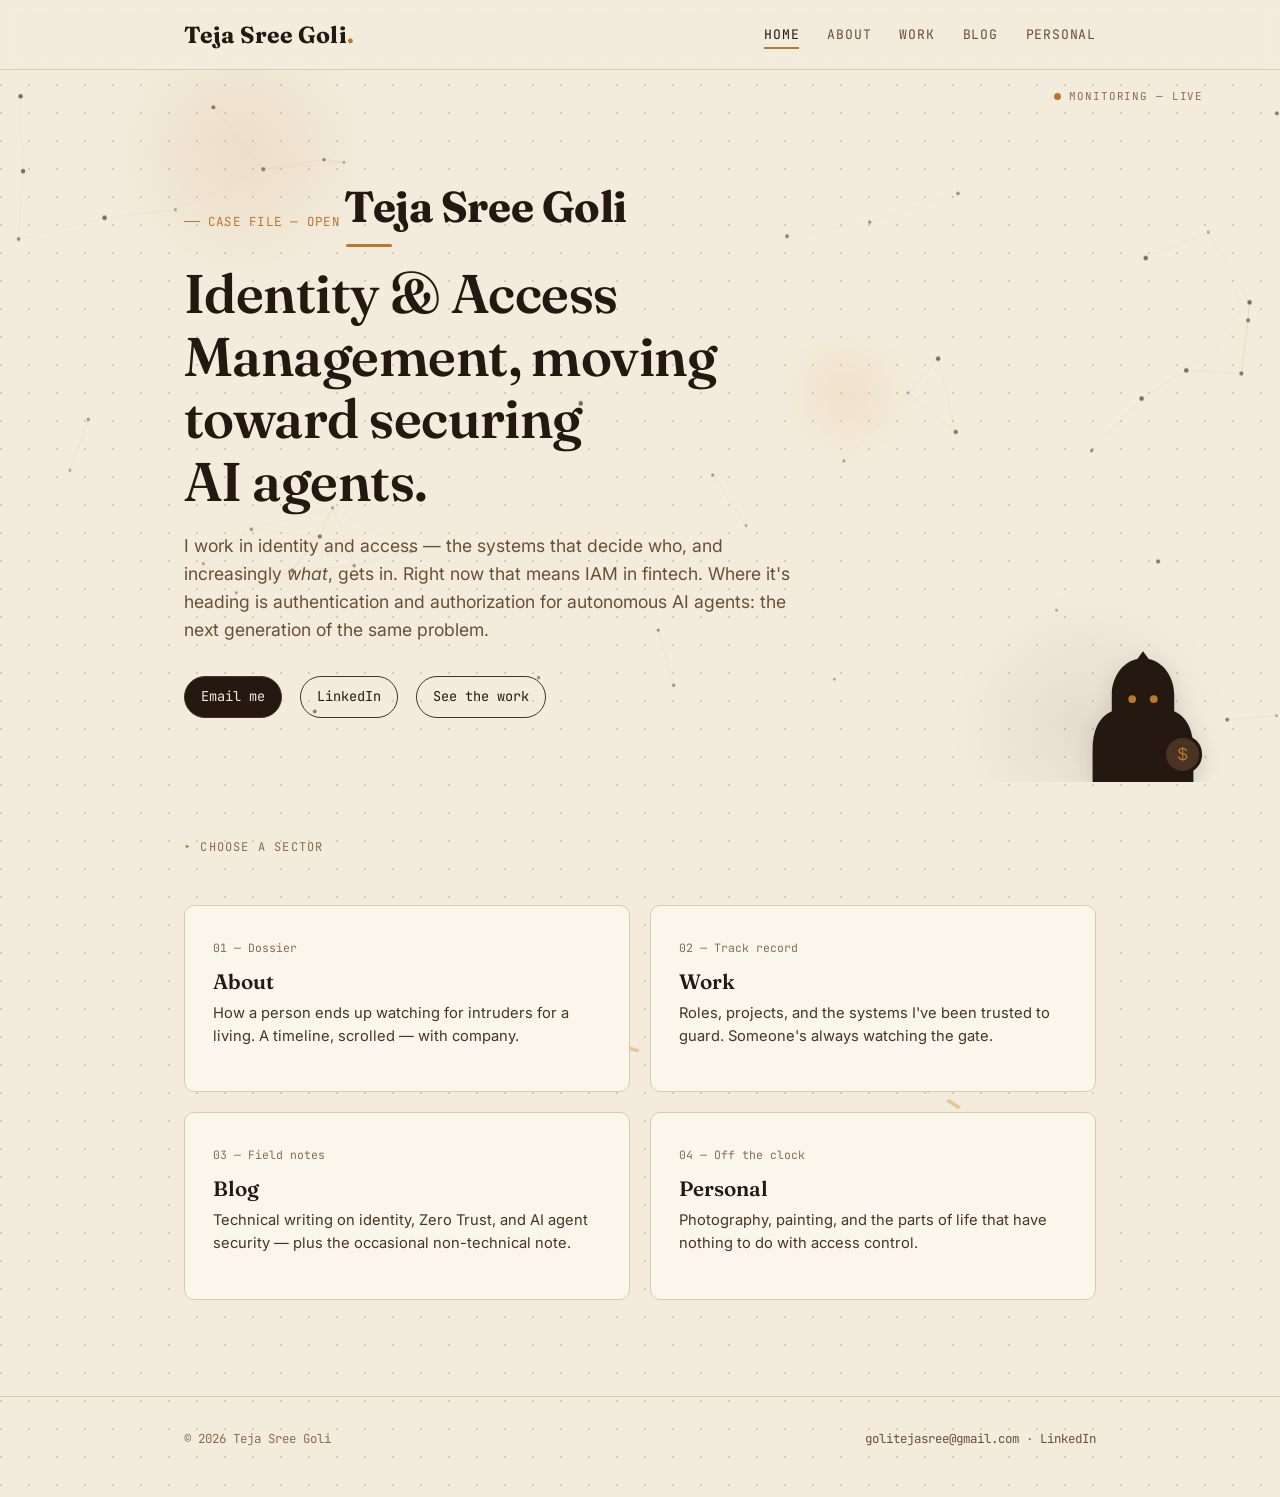
==== commit 7f65d214: "Update index.html" ====
--- a/index.html
+++ b/index.html
@@ -3,8 +3,8 @@
 <head>
 <meta charset="UTF-8">
 <meta name="viewport" content="width=device-width, initial-scale=1.0">
-<title>Teja Sree Goli — Identity & Access</title>
-<meta name="description" content="Teja Sree Goli — Identity & Access Management, moving toward securing AI agents and non-human identities.">
+<title>Identity & Access</title>
+<meta name="description" content="Identity & Access Management, moving toward securing AI agents and non-human identities.">
 <link rel="stylesheet" href="style.css">
 </head>
 <body>
@@ -28,9 +28,11 @@
     <canvas id="quest-canvas"></canvas>
     <div class="quest-grid"></div>
     <div class="quest-scan"></div>
+    <div class="quest-orb" style="top:-8%; left:8%;"></div>
+    <div class="quest-orb two" style="bottom:-12%; right:4%;"></div>
+    <div class="quest-orb three" style="top:35%; right:28%;"></div>
   </div>
   <div class="hud-status" aria-hidden="true"><span class="pulse-dot"></span> Monitoring — Live</div>
-  <div class="hud-console" id="hud-console" aria-hidden="true"></div>
   <div class="quest-reticle" id="quest-reticle" aria-hidden="true">
     <svg viewBox="0 0 40 40">
       <path d="M2 12 V2 H12" fill="none" stroke="var(--amber)" stroke-width="2"/>
@@ -42,6 +44,7 @@
   <div class="wrap">
     <div class="hero-inner">
       <span class="eyebrow">Case File — Open</span>
+      <div class="hero-name">Teja Sree Goli</div>
       <h1>Identity &amp; Access Management, moving toward securing AI&nbsp;agents.</h1>
       <p class="lede">I work in identity and access — the systems that decide who, and increasingly <em>what</em>, gets in. Right now that means IAM in fintech. Where it's heading is authentication and authorization for autonomous AI agents: the next generation of the same problem.</p>
       <div class="hero-links">
--- a/style.css
+++ b/style.css
@@ -534,9 +534,10 @@
   transform-origin: bottom center;
   -webkit-mask-image: linear-gradient(to top, black 0%, transparent 68%);
           mask-image: linear-gradient(to top, black 0%, transparent 68%);
-  animation: grid-drift 16s linear infinite;
+  animation: grid-drift 16s linear infinite, grid-breathe 6s ease-in-out infinite;
 }
 @keyframes grid-drift { from { background-position: 0 0; } to { background-position: 0 46px; } }
+@keyframes grid-breathe { 0%, 100% { opacity: 0.24; } 50% { opacity: 0.36; } }
 
 .quest-scan {
   position: absolute;
@@ -546,27 +547,6 @@
   background: linear-gradient(to bottom, transparent, rgba(185, 120, 43, 0.15), transparent);
   animation: scan-sweep 8s ease-in-out infinite;
 }
-
-.hud-console {
-  position: absolute;
-  left: 6%;
-  bottom: 24px;
-  z-index: 2;
-  width: 240px;
-  max-width: 44vw;
-  background: rgba(250, 246, 236, 0.62);
-  border: 1px solid var(--line);
-  border-radius: 8px;
-  padding: 10px 13px;
-  font-family: var(--font-mono);
-  font-size: 0.64rem;
-  line-height: 1.6;
-  color: var(--coffee-mid);
-  backdrop-filter: blur(3px);
-}
-.hud-console .line { white-space: nowrap; overflow: hidden; text-overflow: ellipsis; opacity: 0.65; }
-.hud-console .line.latest { color: var(--amber); opacity: 1; }
-@media (max-width: 640px) { .hud-console { display: none; } }
 
 .quest-reticle {
   position: absolute;
@@ -598,6 +578,35 @@
   50% { transform: translateY(-24px) translateX(10px); opacity: 0.65; }
 }
 
+.quest-orb {
+  position: absolute;
+  width: 280px;
+  height: 280px;
+  border-radius: 50%;
+  background: radial-gradient(circle, rgba(185,120,43,0.22), transparent 70%);
+  opacity: 0.55;
+  animation: orb-drift 22s ease-in-out infinite;
+}
+.quest-orb.two {
+  background: radial-gradient(circle, rgba(74,51,36,0.16), transparent 70%);
+  animation-duration: 27s;
+  animation-direction: reverse;
+}
+.quest-orb.three {
+  width: 150px;
+  height: 150px;
+  background: radial-gradient(circle, rgba(221,168,91,0.28), transparent 70%);
+  animation-duration: 14s;
+}
+@keyframes orb-drift {
+  0%   { transform: translate(0, 0) scale(1); }
+  25%  { transform: translate(36px, -26px) scale(1.08); }
+  50%  { transform: translate(-18px, 18px) scale(0.94); }
+  75%  { transform: translate(26px, 28px) scale(1.05); }
+  100% { transform: translate(0, 0) scale(1); }
+}
+@media (max-width: 640px) { .quest-orb { opacity: 0.3; } }
+
 .hud-status {
   position: absolute;
   top: 18px;
@@ -656,6 +665,55 @@
 }
 .section-kicker::before { content: '▸ '; color: var(--amber); }
 
+/* ---------- About: layout with blended photo panel ---------- */
+.about-layout {
+  display: grid;
+  grid-template-columns: 1fr;
+  gap: 12px;
+  align-items: start;
+}
+@media (min-width: 860px) {
+  .about-layout { grid-template-columns: 1fr 300px; gap: 24px; }
+}
+
+.about-photo { position: relative; margin-top: 30px; }
+@media (min-width: 860px) {
+  .about-photo { position: sticky; top: 90px; }
+}
+@media (max-width: 859px) {
+  .about-photo { max-width: 240px; margin: 24px auto 0; }
+}
+
+.about-photo .frame {
+  position: relative;
+  width: 100%;
+  aspect-ratio: 3 / 4;
+  -webkit-mask-image: radial-gradient(ellipse 68% 72% at 50% 42%, black 42%, transparent 90%);
+          mask-image: radial-gradient(ellipse 68% 72% at 50% 42%, black 42%, transparent 90%);
+}
+.about-photo img {
+  width: 100%;
+  height: 100%;
+  object-fit: cover;
+  filter: grayscale(0.5) sepia(0.32) contrast(0.92) brightness(1.08) saturate(0.85);
+}
+.about-photo .tint {
+  position: absolute;
+  inset: 0;
+  background: linear-gradient(160deg, rgba(74,51,36,0.4), rgba(185,120,43,0.16) 55%, rgba(243,236,221,0.55));
+  mix-blend-mode: multiply;
+}
+.about-photo .grain-note {
+  margin-top: 12px;
+  font-family: var(--font-mono);
+  font-size: 0.66rem;
+  color: var(--coffee-faint);
+  text-align: center;
+  max-width: 220px;
+  margin-left: auto;
+  margin-right: auto;
+}
+
 /* ---------- Reduced motion ---------- */
 @media (prefers-reduced-motion: reduce) {
   html { scroll-behavior: auto; }
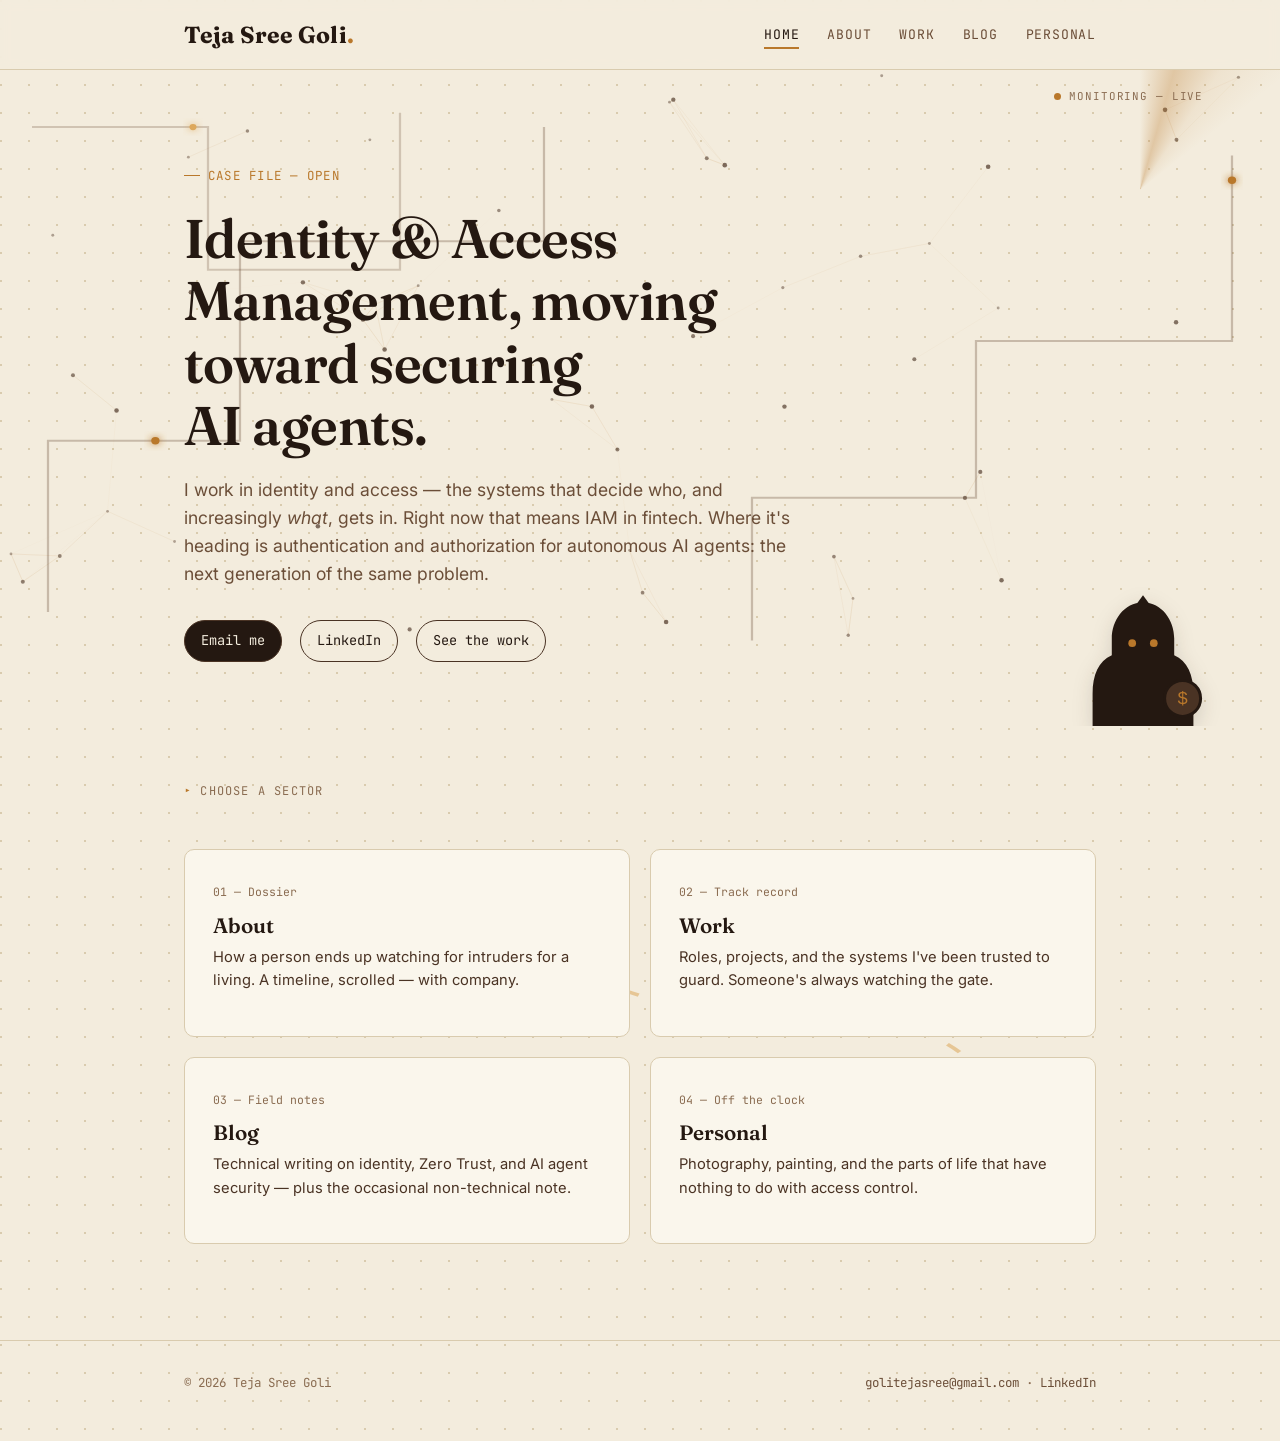
==== commit b1cdd23c: "Add radar and SVG animations to header" ====
--- a/index.html
+++ b/index.html
@@ -27,10 +27,36 @@
   <div class="quest-bg" aria-hidden="true">
     <canvas id="quest-canvas"></canvas>
     <div class="quest-grid"></div>
-    <div class="quest-scan"></div>
-    <div class="quest-orb" style="top:-8%; left:8%;"></div>
-    <div class="quest-orb two" style="bottom:-12%; right:4%;"></div>
-    <div class="quest-orb three" style="top:35%; right:28%;"></div>
+    <div class="quest-radar"></div>
+    <svg class="quest-circuits" viewBox="0 0 800 460" preserveAspectRatio="none">
+      <defs>
+        <filter id="packet-glow" x="-80%" y="-80%" width="260%" height="260%">
+          <feGaussianBlur stdDeviation="2.6" result="blur"/>
+          <feMerge><feMergeNode in="blur"/><feMergeNode in="SourceGraphic"/></feMerge>
+        </filter>
+      </defs>
+
+      <path id="circuit-a" d="M 30 380 L 30 260 L 150 260 L 150 120 L 340 120 L 340 40" fill="none" stroke="var(--coffee-mid)" stroke-width="1.4" opacity="0.32"/>
+      <circle r="2.6" fill="var(--amber)" filter="url(#packet-glow)">
+        <animateMotion dur="5.5s" repeatCount="indefinite" begin="0s">
+          <mpath href="#circuit-a"/>
+        </animateMotion>
+      </circle>
+
+      <path id="circuit-b" d="M 770 60 L 770 190 L 610 190 L 610 300 L 470 300 L 470 400" fill="none" stroke="var(--coffee-mid)" stroke-width="1.4" opacity="0.32"/>
+      <circle r="2.6" fill="var(--amber)" filter="url(#packet-glow)">
+        <animateMotion dur="6.8s" repeatCount="indefinite" begin="1.4s">
+          <mpath href="#circuit-b"/>
+        </animateMotion>
+      </circle>
+
+      <path id="circuit-c" d="M 20 40 L 130 40 L 130 140 L 250 140 L 250 30" fill="none" stroke="var(--coffee-mid)" stroke-width="1.4" opacity="0.26"/>
+      <circle r="2.2" fill="var(--amber-soft)" filter="url(#packet-glow)">
+        <animateMotion dur="4.3s" repeatCount="indefinite" begin="0.6s">
+          <mpath href="#circuit-c"/>
+        </animateMotion>
+      </circle>
+    </svg>
   </div>
   <div class="hud-status" aria-hidden="true"><span class="pulse-dot"></span> Monitoring — Live</div>
   <div class="quest-reticle" id="quest-reticle" aria-hidden="true">
@@ -44,7 +70,6 @@
   <div class="wrap">
     <div class="hero-inner">
       <span class="eyebrow">Case File — Open</span>
-      <div class="hero-name">Teja Sree Goli</div>
       <h1>Identity &amp; Access Management, moving toward securing AI&nbsp;agents.</h1>
       <p class="lede">I work in identity and access — the systems that decide who, and increasingly <em>what</em>, gets in. Right now that means IAM in fintech. Where it's heading is authentication and authorization for autonomous AI agents: the next generation of the same problem.</p>
       <div class="hero-links">
@@ -55,7 +80,7 @@
     </div>
     <div class="thief-mount" aria-hidden="true">
       <div class="thief-icon"></div>
-      <span class="thief-quip">Not today, thief.</span>
+      <span class="thief-quip">Hello, Intruder.</span>
     </div>
   </div>
 </header>
--- a/style.css
+++ b/style.css
@@ -539,13 +539,24 @@
 @keyframes grid-drift { from { background-position: 0 0; } to { background-position: 0 46px; } }
 @keyframes grid-breathe { 0%, 100% { opacity: 0.24; } 50% { opacity: 0.36; } }
 
-.quest-scan {
-  position: absolute;
-  left: 0; right: 0;
-  height: 140px;
-  top: -20%;
-  background: linear-gradient(to bottom, transparent, rgba(185, 120, 43, 0.15), transparent);
-  animation: scan-sweep 8s ease-in-out infinite;
+.quest-radar {
+  position: absolute;
+  width: 560px;
+  height: 560px;
+  top: -160px;
+  right: -140px;
+  border-radius: 50%;
+  background: conic-gradient(from 0deg, transparent 0deg, rgba(185,120,43,0.32) 16deg, rgba(185,120,43,0.08) 34deg, transparent 52deg);
+  animation: radar-spin 6.5s linear infinite;
+}
+@keyframes radar-spin { to { transform: rotate(360deg); } }
+@media (max-width: 640px) { .quest-radar { width: 380px; height: 380px; top: -100px; right: -110px; } }
+
+.quest-circuits {
+  position: absolute;
+  inset: 0;
+  width: 100%;
+  height: 100%;
 }
 
 .quest-reticle {
@@ -563,7 +574,6 @@
 .quest-reticle.active { opacity: 0.85; transform: scale(1); }
 .quest-reticle svg { width: 100%; height: 100%; }
 @media (max-width: 640px) { .quest-reticle { display: none; } }
-@keyframes scan-sweep { 0% { top: -15%; } 100% { top: 105%; } }
 
 .quest-particle {
   position: absolute;
@@ -577,35 +587,6 @@
   0%, 100% { transform: translateY(0) translateX(0); opacity: 0.2; }
   50% { transform: translateY(-24px) translateX(10px); opacity: 0.65; }
 }
-
-.quest-orb {
-  position: absolute;
-  width: 280px;
-  height: 280px;
-  border-radius: 50%;
-  background: radial-gradient(circle, rgba(185,120,43,0.22), transparent 70%);
-  opacity: 0.55;
-  animation: orb-drift 22s ease-in-out infinite;
-}
-.quest-orb.two {
-  background: radial-gradient(circle, rgba(74,51,36,0.16), transparent 70%);
-  animation-duration: 27s;
-  animation-direction: reverse;
-}
-.quest-orb.three {
-  width: 150px;
-  height: 150px;
-  background: radial-gradient(circle, rgba(221,168,91,0.28), transparent 70%);
-  animation-duration: 14s;
-}
-@keyframes orb-drift {
-  0%   { transform: translate(0, 0) scale(1); }
-  25%  { transform: translate(36px, -26px) scale(1.08); }
-  50%  { transform: translate(-18px, 18px) scale(0.94); }
-  75%  { transform: translate(26px, 28px) scale(1.05); }
-  100% { transform: translate(0, 0) scale(1); }
-}
-@media (max-width: 640px) { .quest-orb { opacity: 0.3; } }
 
 .hud-status {
   position: absolute;
@@ -718,4 +699,6 @@
 @media (prefers-reduced-motion: reduce) {
   html { scroll-behavior: auto; }
   * { transition: none !important; animation: none !important; }
-}
+  .quest-circuits circle { display: none; }
+  .quest-radar { display: none; }
+}
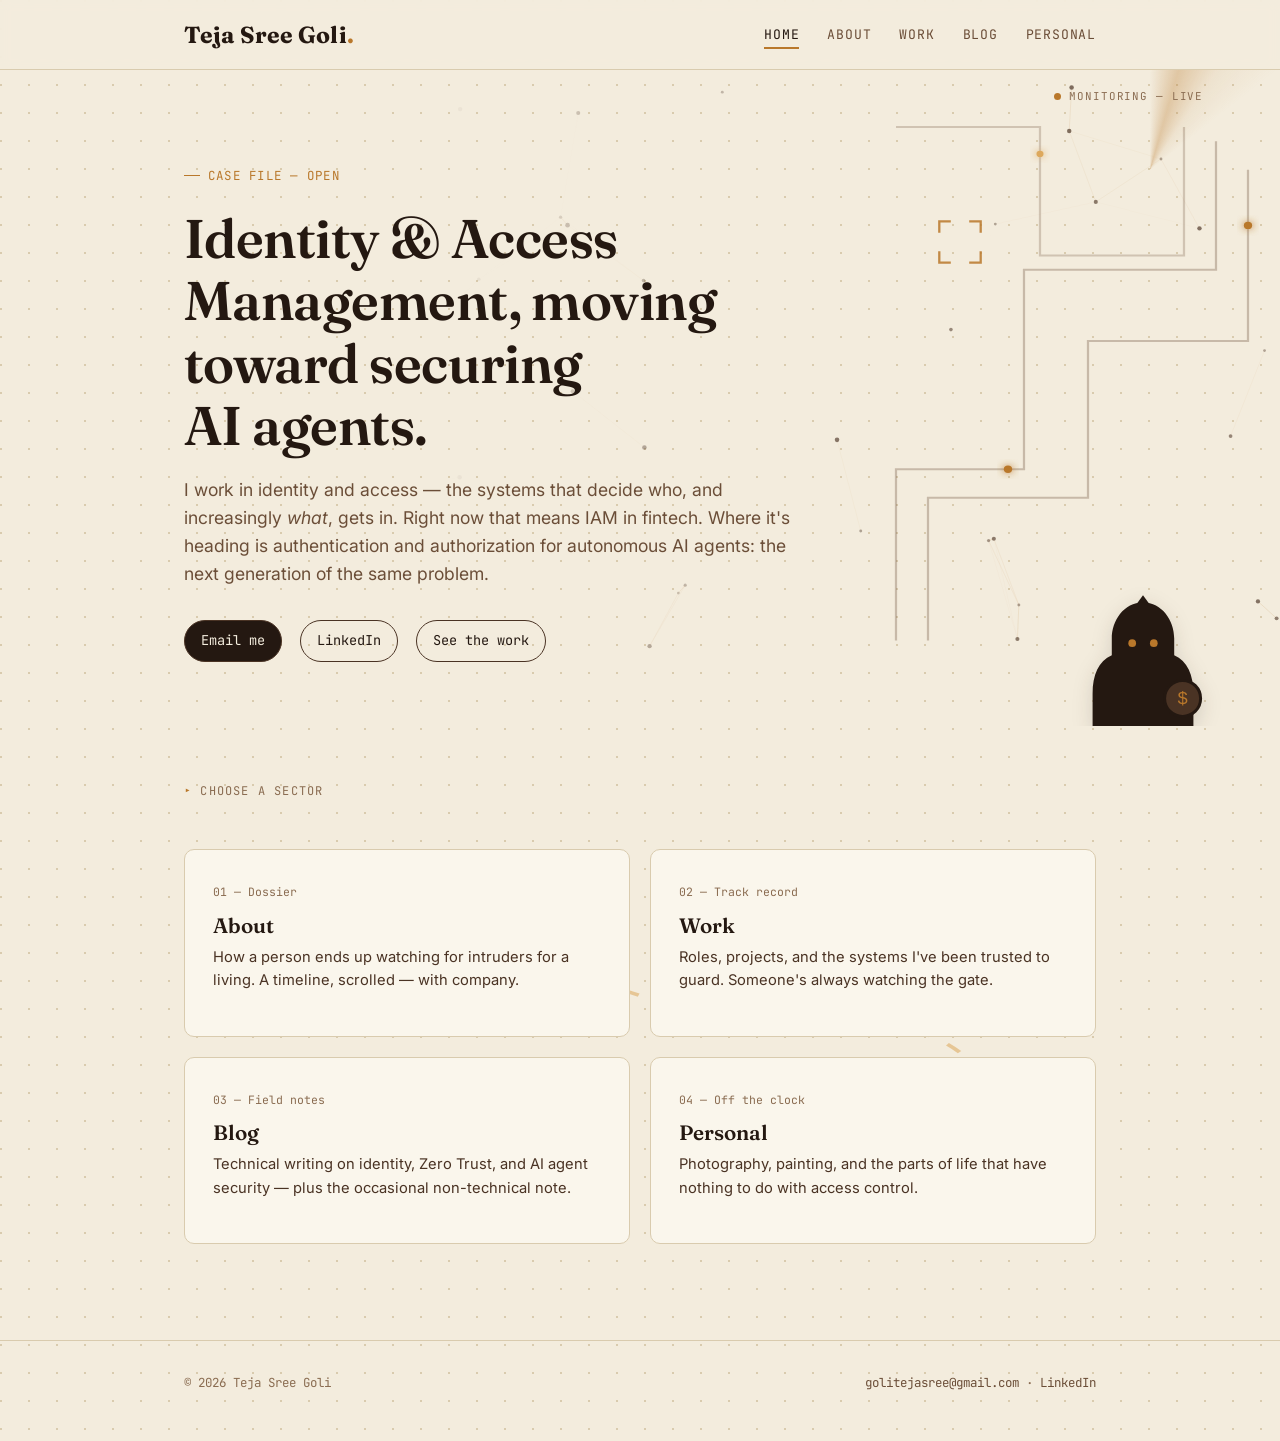
==== commit f98d98af: "Update circuit paths in index.html" ====
--- a/index.html
+++ b/index.html
@@ -36,21 +36,21 @@
         </filter>
       </defs>
 
-      <path id="circuit-a" d="M 30 380 L 30 260 L 150 260 L 150 120 L 340 120 L 340 40" fill="none" stroke="var(--coffee-mid)" stroke-width="1.4" opacity="0.32"/>
+      <path id="circuit-a" d="M 560 400 L 560 280 L 640 280 L 640 140 L 760 140 L 760 50" fill="none" stroke="var(--coffee-mid)" stroke-width="1.4" opacity="0.32"/>
       <circle r="2.6" fill="var(--amber)" filter="url(#packet-glow)">
         <animateMotion dur="5.5s" repeatCount="indefinite" begin="0s">
           <mpath href="#circuit-a"/>
         </animateMotion>
       </circle>
 
-      <path id="circuit-b" d="M 770 60 L 770 190 L 610 190 L 610 300 L 470 300 L 470 400" fill="none" stroke="var(--coffee-mid)" stroke-width="1.4" opacity="0.32"/>
+      <path id="circuit-b" d="M 780 70 L 780 190 L 680 190 L 680 300 L 580 300 L 580 400" fill="none" stroke="var(--coffee-mid)" stroke-width="1.4" opacity="0.32"/>
       <circle r="2.6" fill="var(--amber)" filter="url(#packet-glow)">
         <animateMotion dur="6.8s" repeatCount="indefinite" begin="1.4s">
           <mpath href="#circuit-b"/>
         </animateMotion>
       </circle>
 
-      <path id="circuit-c" d="M 20 40 L 130 40 L 130 140 L 250 140 L 250 30" fill="none" stroke="var(--coffee-mid)" stroke-width="1.4" opacity="0.26"/>
+      <path id="circuit-c" d="M 560 40 L 650 40 L 650 130 L 740 130 L 740 40" fill="none" stroke="var(--coffee-mid)" stroke-width="1.4" opacity="0.26"/>
       <circle r="2.2" fill="var(--amber-soft)" filter="url(#packet-glow)">
         <animateMotion dur="4.3s" repeatCount="indefinite" begin="0.6s">
           <mpath href="#circuit-c"/>
--- a/style.css
+++ b/style.css
@@ -513,6 +513,8 @@
   overflow: hidden;
   z-index: 0;
   pointer-events: none;
+  -webkit-mask-image: linear-gradient(to right, transparent 0%, transparent 34%, rgba(0,0,0,0.55) 50%, black 68%);
+          mask-image: linear-gradient(to right, transparent 0%, transparent 34%, rgba(0,0,0,0.55) 50%, black 68%);
 }
 
 #quest-canvas {
@@ -541,16 +543,16 @@
 
 .quest-radar {
   position: absolute;
-  width: 560px;
-  height: 560px;
-  top: -160px;
-  right: -140px;
+  width: 460px;
+  height: 460px;
+  top: -130px;
+  right: -100px;
   border-radius: 50%;
   background: conic-gradient(from 0deg, transparent 0deg, rgba(185,120,43,0.32) 16deg, rgba(185,120,43,0.08) 34deg, transparent 52deg);
   animation: radar-spin 6.5s linear infinite;
 }
 @keyframes radar-spin { to { transform: rotate(360deg); } }
-@media (max-width: 640px) { .quest-radar { width: 380px; height: 380px; top: -100px; right: -110px; } }
+@media (max-width: 640px) { .quest-radar { width: 320px; height: 320px; top: -90px; right: -90px; } }
 
 .quest-circuits {
   position: absolute;
